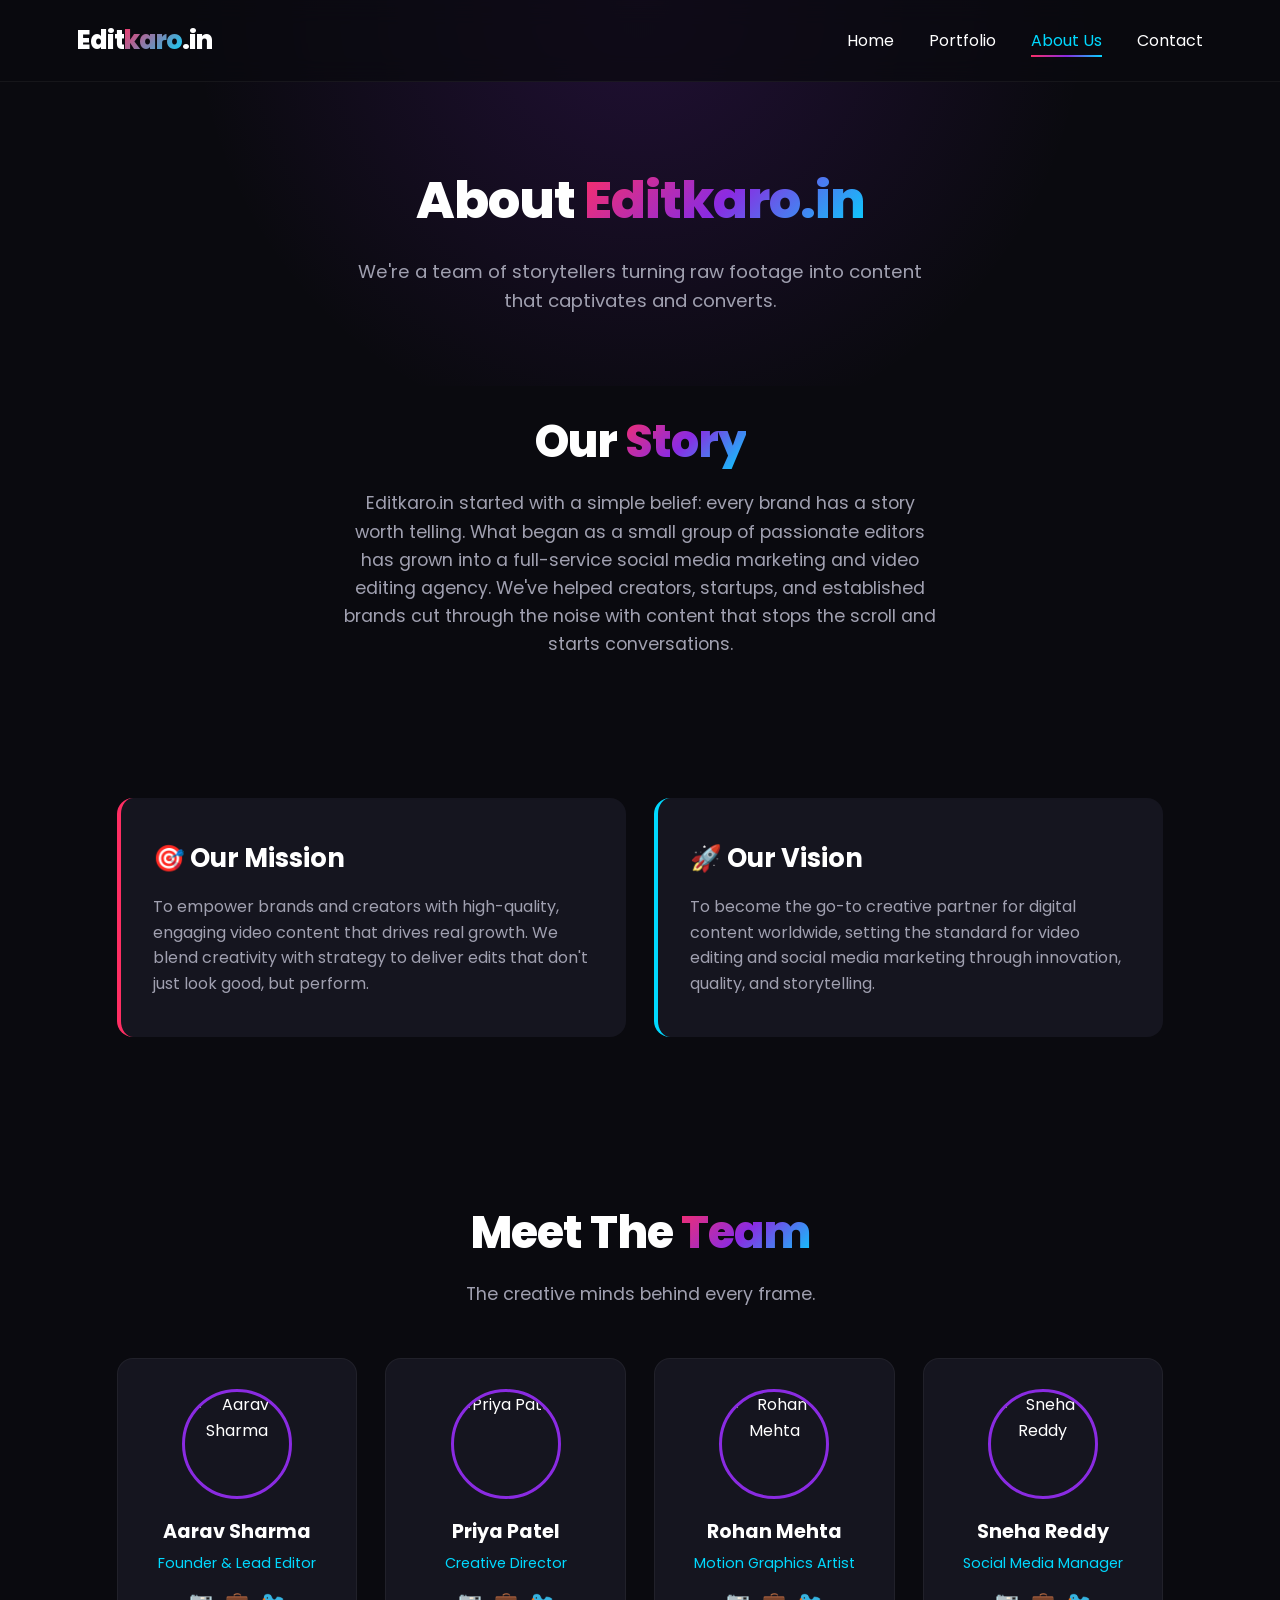
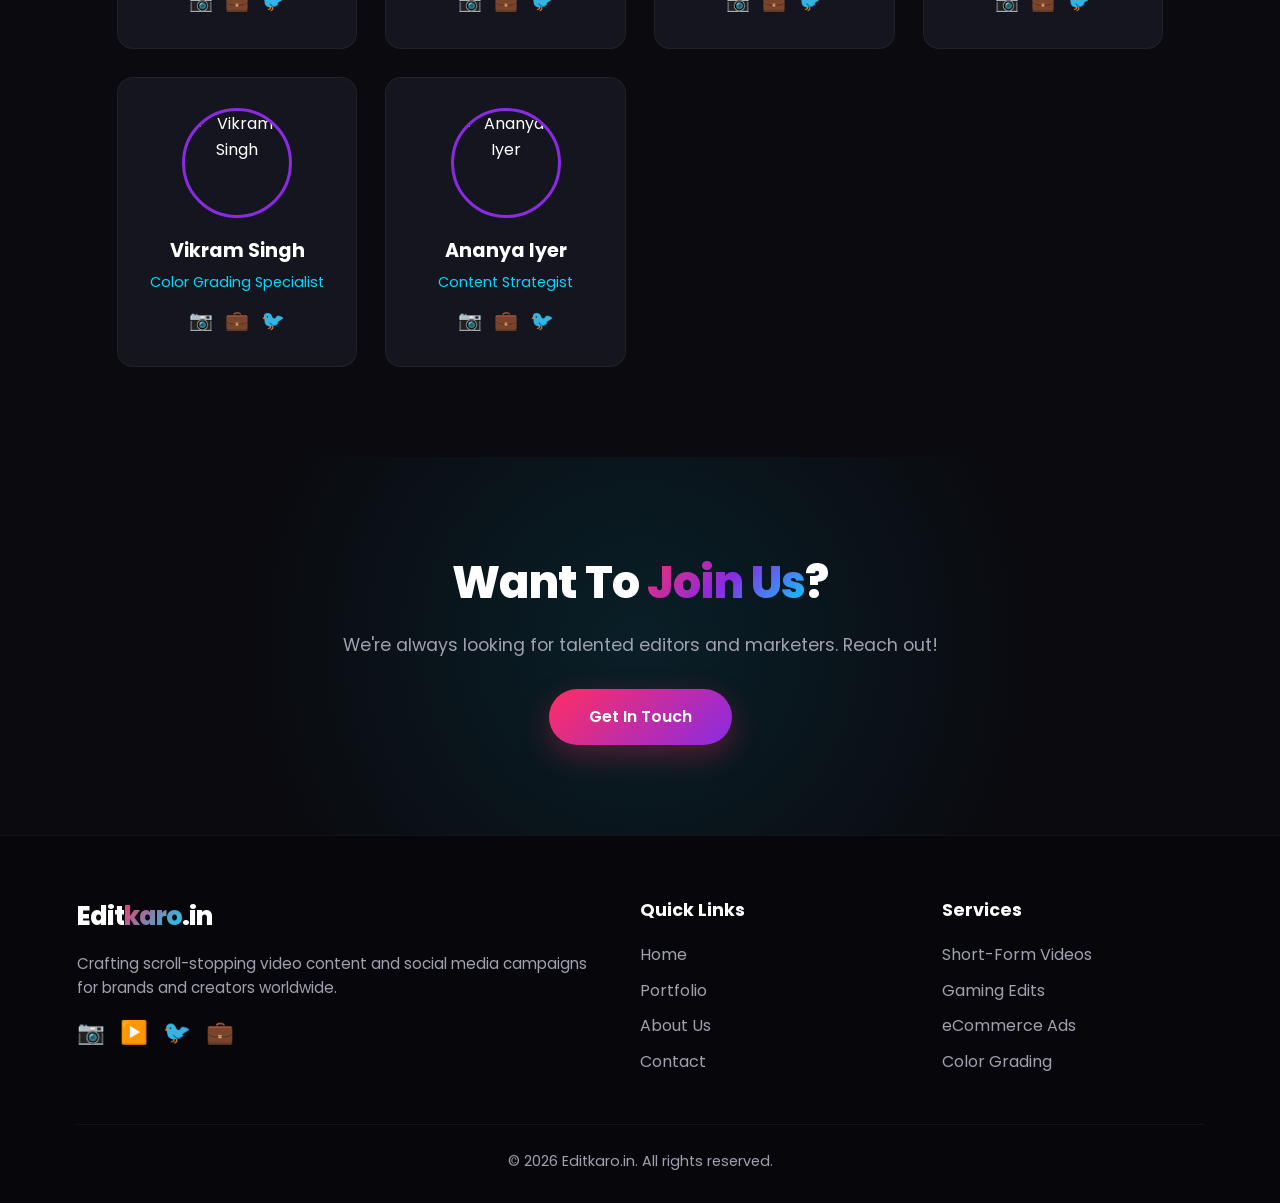
==== final-project/about.html @ 89b2201b "Add final-project: Complete Editkaro.in multi-page website" ====
<!DOCTYPE html>
<html lang="en">
<head>
    <meta charset="UTF-8">
    <meta name="viewport" content="width=device-width, initial-scale=1.0">

    <!-- SEO Meta Tags -->
    <title>About Us | Editkaro.in - Our Mission, Vision & Team</title>
    <meta name="description" content="Learn about Editkaro.in - our mission, vision, and the passionate team of editors and marketers behind our scroll-stopping video content.">
    <meta name="keywords" content="about Editkaro, video editing team, our mission, video agency">
    <meta name="robots" content="index, follow">
    <meta property="og:title" content="About Editkaro.in">
    <meta property="og:description" content="Meet the team crafting visual stories that convert.">

    <link rel="canonical" href="https://editkaro.in/about.html">
    <link rel="preconnect" href="https://fonts.googleapis.com">
    <link href="https://fonts.googleapis.com/css2?family=Poppins:wght@300;400;600;700;800&display=swap" rel="stylesheet">
    <link rel="stylesheet" href="css/styles.css">
</head>
<body>

    <!-- Navbar -->
    <nav class="navbar">
        <a href="index.html" class="logo">Edit<span>karo</span>.in</a>
        <button class="nav-toggle" id="navToggle" aria-label="Toggle navigation">
            <span></span><span></span><span></span>
        </button>
        <ul class="nav-links" id="navLinks">
            <li><a href="index.html">Home</a></li>
            <li><a href="portfolio.html">Portfolio</a></li>
            <li><a href="about.html" class="active">About Us</a></li>
            <li><a href="contact.html">Contact</a></li>
        </ul>
    </nav>

    <!-- Page Header -->
    <header class="page-header">
        <h1>About <span class="gradient-text">Editkaro.in</span></h1>
        <p>We're a team of storytellers turning raw footage into content that captivates and converts.</p>
    </header>

    <!-- Story -->
    <section class="section" style="padding-top:20px;">
        <div class="container">
            <div class="section-head reveal">
                <h2 class="section-title">Our <span class="gradient-text">Story</span></h2>
                <p class="section-desc">Editkaro.in started with a simple belief: every brand has a story worth telling. What began as a small group of passionate editors has grown into a full-service social media marketing and video editing agency. We've helped creators, startups, and established brands cut through the noise with content that stops the scroll and starts conversations.</p>
            </div>
        </div>
    </section>

    <!-- Mission / Vision -->
    <section class="section" style="padding-top:0;">
        <div class="container">
            <div class="mv-grid">
                <div class="mv-card reveal">
                    <h3>🎯 Our Mission</h3>
                    <p>To empower brands and creators with high-quality, engaging video content that drives real growth. We blend creativity with strategy to deliver edits that don't just look good, but perform.</p>
                </div>
                <div class="mv-card reveal">
                    <h3>🚀 Our Vision</h3>
                    <p>To become the go-to creative partner for digital content worldwide, setting the standard for video editing and social media marketing through innovation, quality, and storytelling.</p>
                </div>
            </div>
        </div>
    </section>

    <!-- Team -->
    <section class="section" style="padding-top:0;">
        <div class="container">
            <div class="section-head reveal">
                <h2 class="section-title">Meet The <span class="gradient-text">Team</span></h2>
                <p class="section-desc">The creative minds behind every frame.</p>
            </div>
            <div class="team-grid" id="teamGrid"></div>
        </div>
    </section>

    <!-- CTA -->
    <section class="subscribe-section">
        <div class="container">
            <div class="subscribe-box reveal">
                <h2 class="section-title">Want To <span class="gradient-text">Join Us</span>?</h2>
                <p class="section-desc">We're always looking for talented editors and marketers. Reach out!</p>
                <div style="margin-top:30px;">
                    <a href="contact.html" class="cta-btn">Get In Touch</a>
                </div>
            </div>
        </div>
    </section>

    <!-- Footer -->
    <footer class="footer">
        <div class="footer-grid">
            <div class="footer-col">
                <div class="logo">Edit<span>karo</span>.in</div>
                <p style="margin-top:15px;">Crafting scroll-stopping video content and social media campaigns for brands and creators worldwide.</p>
                <div class="footer-socials">
                    <a href="#" aria-label="Instagram">📷</a>
                    <a href="#" aria-label="YouTube">▶️</a>
                    <a href="#" aria-label="Twitter">🐦</a>
                    <a href="#" aria-label="LinkedIn">💼</a>
                </div>
            </div>
            <div class="footer-col">
                <h4>Quick Links</h4>
                <ul>
                    <li><a href="index.html">Home</a></li>
                    <li><a href="portfolio.html">Portfolio</a></li>
                    <li><a href="about.html">About Us</a></li>
                    <li><a href="contact.html">Contact</a></li>
                </ul>
            </div>
            <div class="footer-col">
                <h4>Services</h4>
                <ul>
                    <li><a href="portfolio.html">Short-Form Videos</a></li>
                    <li><a href="portfolio.html">Gaming Edits</a></li>
                    <li><a href="portfolio.html">eCommerce Ads</a></li>
                    <li><a href="portfolio.html">Color Grading</a></li>
                </ul>
            </div>
        </div>
        <div class="footer-bottom">
            &copy; 2026 Editkaro.in. All rights reserved.
        </div>
    </footer>

    <script src="js/data.js"></script>
    <script src="js/main.js"></script>
</body>
</html>
---- final-project/css/styles.css ----
/* ===================================================
   Editkaro.in - Complete Website Stylesheet
   =================================================== */

* {
    margin: 0;
    padding: 0;
    box-sizing: border-box;
}

:root {
    --bg-dark: #0a0a0f;
    --bg-card: #15151f;
    --bg-elevated: #1c1c2a;
    --accent1: #ff2e63;
    --accent2: #8a2be2;
    --accent3: #00d9ff;
    --text-light: #ffffff;
    --text-muted: #a0a0b0;
    --gradient: linear-gradient(135deg, var(--accent1), var(--accent2), var(--accent3));
    --gradient-btn: linear-gradient(135deg, var(--accent1), var(--accent2));
}

html {
    scroll-behavior: smooth;
}

body {
    font-family: 'Poppins', sans-serif;
    background: var(--bg-dark);
    color: var(--text-light);
    overflow-x: hidden;
    line-height: 1.6;
}

a {
    text-decoration: none;
    color: inherit;
}

img {
    max-width: 100%;
    display: block;
}

.gradient-text {
    background: var(--gradient);
    -webkit-background-clip: text;
    background-clip: text;
    -webkit-text-fill-color: transparent;
}

.container {
    max-width: 1200px;
    margin: 0 auto;
    padding: 0 6%;
}

/* ===== Buttons ===== */
.cta-btn {
    display: inline-block;
    padding: 15px 40px;
    background: var(--gradient-btn);
    color: #fff;
    border: none;
    border-radius: 50px;
    font-family: inherit;
    font-weight: 600;
    font-size: 1rem;
    cursor: pointer;
    transition: transform 0.3s ease, box-shadow 0.3s ease;
    box-shadow: 0 10px 30px rgba(255, 46, 99, 0.3);
}

.cta-btn:hover {
    transform: translateY(-3px) scale(1.03);
    box-shadow: 0 15px 40px rgba(255, 46, 99, 0.5);
}

.btn-outline {
    background: transparent;
    border: 2px solid var(--accent3);
    box-shadow: none;
}

.btn-outline:hover {
    background: var(--accent3);
    color: var(--bg-dark);
}

/* ===== Navbar ===== */
.navbar {
    display: flex;
    justify-content: space-between;
    align-items: center;
    padding: 20px 6%;
    position: fixed;
    top: 0;
    left: 0;
    width: 100%;
    z-index: 1000;
    background: rgba(10, 10, 15, 0.75);
    backdrop-filter: blur(12px);
    border-bottom: 1px solid rgba(255, 255, 255, 0.05);
}

.logo {
    font-size: 1.6rem;
    font-weight: 800;
    letter-spacing: -1px;
}

.logo span {
    background: linear-gradient(135deg, var(--accent1), var(--accent3));
    -webkit-background-clip: text;
    background-clip: text;
    -webkit-text-fill-color: transparent;
}

.nav-links {
    display: flex;
    list-style: none;
    gap: 35px;
    align-items: center;
}

.nav-links a {
    font-weight: 400;
    transition: color 0.3s ease;
    position: relative;
}

.nav-links a::after {
    content: '';
    position: absolute;
    bottom: -5px;
    left: 0;
    width: 0;
    height: 2px;
    background: var(--gradient);
    transition: width 0.3s ease;
}

.nav-links a:hover,
.nav-links a.active {
    color: var(--accent3);
}

.nav-links a:hover::after,
.nav-links a.active::after {
    width: 100%;
}

.nav-toggle {
    display: none;
    flex-direction: column;
    gap: 5px;
    background: none;
    border: none;
    cursor: pointer;
    z-index: 1100;
}

.nav-toggle span {
    width: 25px;
    height: 3px;
    background: var(--text-light);
    border-radius: 3px;
    transition: 0.3s;
}

/* ===== Hero ===== */
.hero {
    min-height: 100vh;
    display: flex;
    flex-direction: column;
    justify-content: center;
    align-items: center;
    text-align: center;
    padding: 120px 6% 60px;
    position: relative;
    background:
        radial-gradient(circle at 20% 30%, rgba(255, 46, 99, 0.15), transparent 40%),
        radial-gradient(circle at 80% 70%, rgba(138, 43, 226, 0.15), transparent 40%),
        radial-gradient(circle at 50% 50%, rgba(0, 217, 255, 0.08), transparent 50%);
}

.hero-content {
    max-width: 850px;
    animation: fadeUp 1s ease-out;
}

@keyframes fadeUp {
    from { opacity: 0; transform: translateY(40px); }
    to { opacity: 1; transform: translateY(0); }
}

.hero-title {
    font-size: 4rem;
    font-weight: 800;
    line-height: 1.1;
    margin-bottom: 20px;
    letter-spacing: -2px;
}

.hero-subtitle {
    font-size: 1.25rem;
    color: var(--text-muted);
    margin-bottom: 40px;
    max-width: 600px;
    margin-left: auto;
    margin-right: auto;
}

.hero-btns {
    display: flex;
    gap: 18px;
    justify-content: center;
    flex-wrap: wrap;
}

/* Hero Stats */
.hero-stats {
    display: flex;
    justify-content: center;
    gap: 50px;
    margin: 50px 0 0;
    flex-wrap: wrap;
}

.stat {
    display: flex;
    flex-direction: column;
    align-items: center;
}

.stat-number, .stat-plus {
    font-size: 2.5rem;
    font-weight: 800;
    background: linear-gradient(135deg, var(--accent1), var(--accent3));
    -webkit-background-clip: text;
    background-clip: text;
    -webkit-text-fill-color: transparent;
    display: inline;
}

.stat-label {
    font-size: 0.9rem;
    color: var(--text-muted);
    margin-top: 5px;
}

/* Scroll Indicator */
.scroll-indicator {
    position: absolute;
    bottom: 30px;
    left: 50%;
    transform: translateX(-50%);
    width: 26px;
    height: 42px;
    border: 2px solid var(--text-muted);
    border-radius: 20px;
    display: flex;
    justify-content: center;
}

.scroll-indicator span {
    width: 5px;
    height: 8px;
    background: var(--accent3);
    border-radius: 5px;
    margin-top: 8px;
    animation: scrollDown 1.5s infinite;
}

@keyframes scrollDown {
    0% { opacity: 1; transform: translateY(0); }
    100% { opacity: 0; transform: translateY(15px); }
}

/* ===== Page Header (sub pages) ===== */
.page-header {
    padding: 160px 6% 70px;
    text-align: center;
    background:
        radial-gradient(circle at 50% 0%, rgba(138, 43, 226, 0.18), transparent 60%);
}

.page-header h1 {
    font-size: 3.2rem;
    font-weight: 800;
    margin-bottom: 15px;
    letter-spacing: -1px;
}

.page-header p {
    color: var(--text-muted);
    font-size: 1.15rem;
    max-width: 600px;
    margin: 0 auto;
}

/* ===== Section Heads ===== */
.section {
    padding: 90px 0;
}

.section-head {
    text-align: center;
    margin-bottom: 50px;
}

.section-title {
    font-size: 2.8rem;
    font-weight: 800;
    margin-bottom: 12px;
    letter-spacing: -1px;
}

.section-desc {
    color: var(--text-muted);
    font-size: 1.1rem;
    max-width: 600px;
    margin: 0 auto;
}

/* ===== Services Grid ===== */
.services-grid {
    display: grid;
    grid-template-columns: repeat(auto-fit, minmax(260px, 1fr));
    gap: 25px;
}

.service-card {
    background: var(--bg-card);
    padding: 35px 28px;
    border-radius: 16px;
    border: 1px solid rgba(255, 255, 255, 0.05);
    transition: transform 0.3s ease, border-color 0.3s ease;
}

.service-card:hover {
    transform: translateY(-8px);
    border-color: var(--accent2);
}

.service-icon {
    font-size: 2.5rem;
    margin-bottom: 18px;
}

.service-card h3 {
    font-size: 1.3rem;
    margin-bottom: 10px;
}

.service-card p {
    color: var(--text-muted);
    font-size: 0.95rem;
}

/* ===== Filters ===== */
.filters {
    display: flex;
    flex-wrap: wrap;
    justify-content: center;
    gap: 12px;
    margin-bottom: 50px;
}

.filter-btn {
    padding: 10px 22px;
    background: var(--bg-card);
    color: var(--text-muted);
    border: 1px solid rgba(255, 255, 255, 0.1);
    border-radius: 30px;
    cursor: pointer;
    font-family: inherit;
    font-size: 0.9rem;
    font-weight: 500;
    transition: all 0.3s ease;
}

.filter-btn:hover {
    color: #fff;
    border-color: var(--accent3);
}

.filter-btn.active {
    background: var(--gradient-btn);
    color: #fff;
    border-color: transparent;
}

/* ===== Portfolio Grid ===== */
.portfolio-grid {
    display: grid;
    grid-template-columns: repeat(auto-fill, minmax(300px, 1fr));
    gap: 25px;
}

.portfolio-item {
    position: relative;
    border-radius: 16px;
    overflow: hidden;
    cursor: pointer;
    aspect-ratio: 16 / 10;
    background: var(--bg-card);
    animation: itemFade 0.5s ease forwards;
}

@keyframes itemFade {
    from { opacity: 0; transform: scale(0.9); }
    to { opacity: 1; transform: scale(1); }
}

.portfolio-item .thumb {
    width: 100%;
    height: 100%;
    background-size: cover;
    background-position: center;
    transition: transform 0.5s ease;
}

.portfolio-item:hover .thumb {
    transform: scale(1.1);
}

.portfolio-item .overlay {
    position: absolute;
    inset: 0;
    background: linear-gradient(to top, rgba(10, 10, 15, 0.95) 0%, rgba(10, 10, 15, 0.3) 60%, transparent 100%);
    display: flex;
    flex-direction: column;
    justify-content: flex-end;
    padding: 20px;
    opacity: 0;
    transition: opacity 0.4s ease;
}

.portfolio-item:hover .overlay {
    opacity: 1;
}

.portfolio-item .play-icon {
    position: absolute;
    top: 50%;
    left: 50%;
    transform: translate(-50%, -50%) scale(0.5);
    width: 60px;
    height: 60px;
    background: rgba(255, 255, 255, 0.15);
    backdrop-filter: blur(5px);
    border-radius: 50%;
    display: flex;
    align-items: center;
    justify-content: center;
    opacity: 0;
    transition: all 0.4s ease;
}

.portfolio-item .play-icon::after {
    content: '';
    border-left: 18px solid #fff;
    border-top: 11px solid transparent;
    border-bottom: 11px solid transparent;
    margin-left: 5px;
}

.portfolio-item:hover .play-icon {
    opacity: 1;
    transform: translate(-50%, -50%) scale(1);
}

.portfolio-item .item-category {
    font-size: 0.75rem;
    color: var(--accent3);
    text-transform: uppercase;
    letter-spacing: 1.5px;
    font-weight: 600;
    margin-bottom: 5px;
}

.portfolio-item .item-title {
    font-size: 1.1rem;
    font-weight: 600;
}

/* ===== Lightbox ===== */
.lightbox {
    position: fixed;
    inset: 0;
    background: rgba(5, 5, 10, 0.95);
    backdrop-filter: blur(10px);
    z-index: 2000;
    display: flex;
    align-items: center;
    justify-content: center;
    padding: 20px;
    opacity: 0;
    visibility: hidden;
    transition: opacity 0.3s ease, visibility 0.3s ease;
}

.lightbox.active {
    opacity: 1;
    visibility: visible;
}

.lightbox-content {
    background: var(--bg-card);
    border-radius: 20px;
    overflow: hidden;
    max-width: 800px;
    width: 100%;
    display: grid;
    grid-template-columns: 1fr 1fr;
    transform: scale(0.85);
    transition: transform 0.3s ease;
    border: 1px solid rgba(255, 255, 255, 0.1);
}

.lightbox.active .lightbox-content {
    transform: scale(1);
}

.lightbox-thumb {
    background-size: cover;
    background-position: center;
    min-height: 350px;
}

.lightbox-info {
    padding: 40px;
    display: flex;
    flex-direction: column;
    justify-content: center;
}

.lightbox-category {
    font-size: 0.8rem;
    color: var(--accent3);
    text-transform: uppercase;
    letter-spacing: 2px;
    font-weight: 600;
    margin-bottom: 12px;
}

.lightbox-title {
    font-size: 1.8rem;
    margin-bottom: 15px;
}

.lightbox-desc {
    color: var(--text-muted);
    margin-bottom: 30px;
}

.lightbox-close {
    position: absolute;
    top: 25px;
    right: 35px;
    font-size: 2.5rem;
    color: #fff;
    cursor: pointer;
    transition: transform 0.3s ease, color 0.3s ease;
    line-height: 1;
}

.lightbox-close:hover {
    transform: rotate(90deg);
    color: var(--accent1);
}

/* ===== Email Subscribe Section ===== */
.subscribe-section {
    padding: 90px 0;
    text-align: center;
    background:
        radial-gradient(circle at 50% 50%, rgba(0, 217, 255, 0.1), transparent 60%);
}

.subscribe-box {
    max-width: 600px;
    margin: 0 auto;
}

.subscribe-form {
    display: flex;
    gap: 12px;
    margin-top: 30px;
    flex-wrap: wrap;
    justify-content: center;
}

.subscribe-form input {
    flex: 1;
    min-width: 250px;
    padding: 15px 22px;
    border-radius: 50px;
    border: 1px solid rgba(255, 255, 255, 0.15);
    background: var(--bg-card);
    color: #fff;
    font-family: inherit;
    font-size: 1rem;
}

.subscribe-form input:focus {
    outline: none;
    border-color: var(--accent3);
}

.form-message {
    margin-top: 18px;
    font-size: 0.95rem;
    min-height: 24px;
}

.form-message.success { color: #38ef7d; }
.form-message.error { color: var(--accent1); }

/* ===== Team Grid ===== */
.team-grid {
    display: grid;
    grid-template-columns: repeat(auto-fit, minmax(220px, 1fr));
    gap: 28px;
}

.team-card {
    background: var(--bg-card);
    border-radius: 16px;
    padding: 30px 20px;
    text-align: center;
    border: 1px solid rgba(255, 255, 255, 0.05);
    transition: transform 0.3s ease, border-color 0.3s ease;
}

.team-card:hover {
    transform: translateY(-8px);
    border-color: var(--accent1);
}

.team-card img {
    width: 110px;
    height: 110px;
    border-radius: 50%;
    object-fit: cover;
    margin: 0 auto 18px;
    border: 3px solid var(--accent2);
}

.team-card h3 {
    font-size: 1.2rem;
    margin-bottom: 4px;
}

.team-card .role {
    color: var(--accent3);
    font-size: 0.9rem;
    margin-bottom: 12px;
}

.team-card .socials {
    display: flex;
    justify-content: center;
    gap: 12px;
    font-size: 1.2rem;
}

/* ===== Mission / Vision ===== */
.mv-grid {
    display: grid;
    grid-template-columns: repeat(auto-fit, minmax(280px, 1fr));
    gap: 28px;
    margin-bottom: 70px;
}

.mv-card {
    background: var(--bg-card);
    padding: 40px 32px;
    border-radius: 16px;
    border-left: 4px solid var(--accent1);
}

.mv-card:nth-child(2) {
    border-left-color: var(--accent3);
}

.mv-card h3 {
    font-size: 1.6rem;
    margin-bottom: 15px;
}

.mv-card p {
    color: var(--text-muted);
}

/* ===== Contact Page ===== */
.contact-wrapper {
    display: grid;
    grid-template-columns: 1fr 1fr;
    gap: 50px;
    align-items: start;
}

.contact-info h3 {
    font-size: 1.8rem;
    margin-bottom: 20px;
}

.contact-info p {
    color: var(--text-muted);
    margin-bottom: 25px;
}

.contact-detail {
    display: flex;
    align-items: center;
    gap: 15px;
    margin-bottom: 20px;
}

.contact-detail .icon {
    font-size: 1.5rem;
    width: 50px;
    height: 50px;
    background: var(--bg-card);
    border-radius: 12px;
    display: flex;
    align-items: center;
    justify-content: center;
    flex-shrink: 0;
}

.contact-form {
    background: var(--bg-card);
    padding: 35px;
    border-radius: 16px;
    border: 1px solid rgba(255, 255, 255, 0.05);
}

.form-group {
    margin-bottom: 20px;
}

.form-group label {
    display: block;
    margin-bottom: 8px;
    font-size: 0.9rem;
    color: var(--text-muted);
}

.form-group input,
.form-group textarea {
    width: 100%;
    padding: 13px 18px;
    border-radius: 10px;
    border: 1px solid rgba(255, 255, 255, 0.15);
    background: var(--bg-elevated);
    color: #fff;
    font-family: inherit;
    font-size: 0.95rem;
}

.form-group input:focus,
.form-group textarea:focus {
    outline: none;
    border-color: var(--accent3);
}

.form-group textarea {
    resize: vertical;
    min-height: 120px;
}

/* ===== Footer ===== */
.footer {
    background: #07070b;
    padding: 60px 6% 30px;
    border-top: 1px solid rgba(255, 255, 255, 0.05);
}

.footer-grid {
    display: grid;
    grid-template-columns: 2fr 1fr 1fr;
    gap: 40px;
    max-width: 1200px;
    margin: 0 auto 40px;
}

.footer-col h4 {
    font-size: 1.1rem;
    margin-bottom: 18px;
}

.footer-col p {
    color: var(--text-muted);
    font-size: 0.95rem;
    margin-bottom: 12px;
}

.footer-col ul {
    list-style: none;
}

.footer-col ul li {
    margin-bottom: 10px;
}

.footer-col ul li a {
    color: var(--text-muted);
    transition: color 0.3s ease;
}

.footer-col ul li a:hover {
    color: var(--accent3);
}

.footer-socials {
    display: flex;
    gap: 15px;
    font-size: 1.4rem;
    margin-top: 15px;
}

.footer-bottom {
    text-align: center;
    color: var(--text-muted);
    font-size: 0.9rem;
    padding-top: 25px;
    border-top: 1px solid rgba(255, 255, 255, 0.05);
    max-width: 1200px;
    margin: 0 auto;
}

/* ===== Reveal on Scroll ===== */
.reveal {
    opacity: 0;
    transform: translateY(40px);
    transition: opacity 0.7s ease, transform 0.7s ease;
}

.reveal.visible {
    opacity: 1;
    transform: translateY(0);
}

/* ===== Responsive ===== */
@media (max-width: 768px) {
    .nav-toggle {
        display: flex;
    }

    .nav-links {
        position: fixed;
        top: 0;
        right: 0;
        height: 100vh;
        flex-direction: column;
        justify-content: center;
        background: rgba(15, 15, 25, 0.98);
        backdrop-filter: blur(12px);
        width: 250px;
        gap: 35px;
        transform: translateX(100%);
        transition: transform 0.4s ease;
    }

    .nav-links.open {
        transform: translateX(0);
    }

    .hero-title {
        font-size: 2.5rem;
        letter-spacing: -1px;
    }

    .hero-subtitle {
        font-size: 1.05rem;
    }

    .section-title,
    .page-header h1 {
        font-size: 2rem;
    }

    .lightbox-content {
        grid-template-columns: 1fr;
        max-width: 400px;
    }

    .lightbox-thumb {
        min-height: 200px;
    }

    .contact-wrapper {
        grid-template-columns: 1fr;
        gap: 35px;
    }

    .footer-grid {
        grid-template-columns: 1fr;
        gap: 30px;
    }
}

@media (max-width: 480px) {
    .hero-title {
        font-size: 2rem;
    }

    .hero-stats {
        gap: 25px;
    }

    .portfolio-grid {
        grid-template-columns: 1fr;
    }

    .subscribe-form input {
        min-width: 100%;
    }

    .section {
        padding: 60px 0;
    }
}
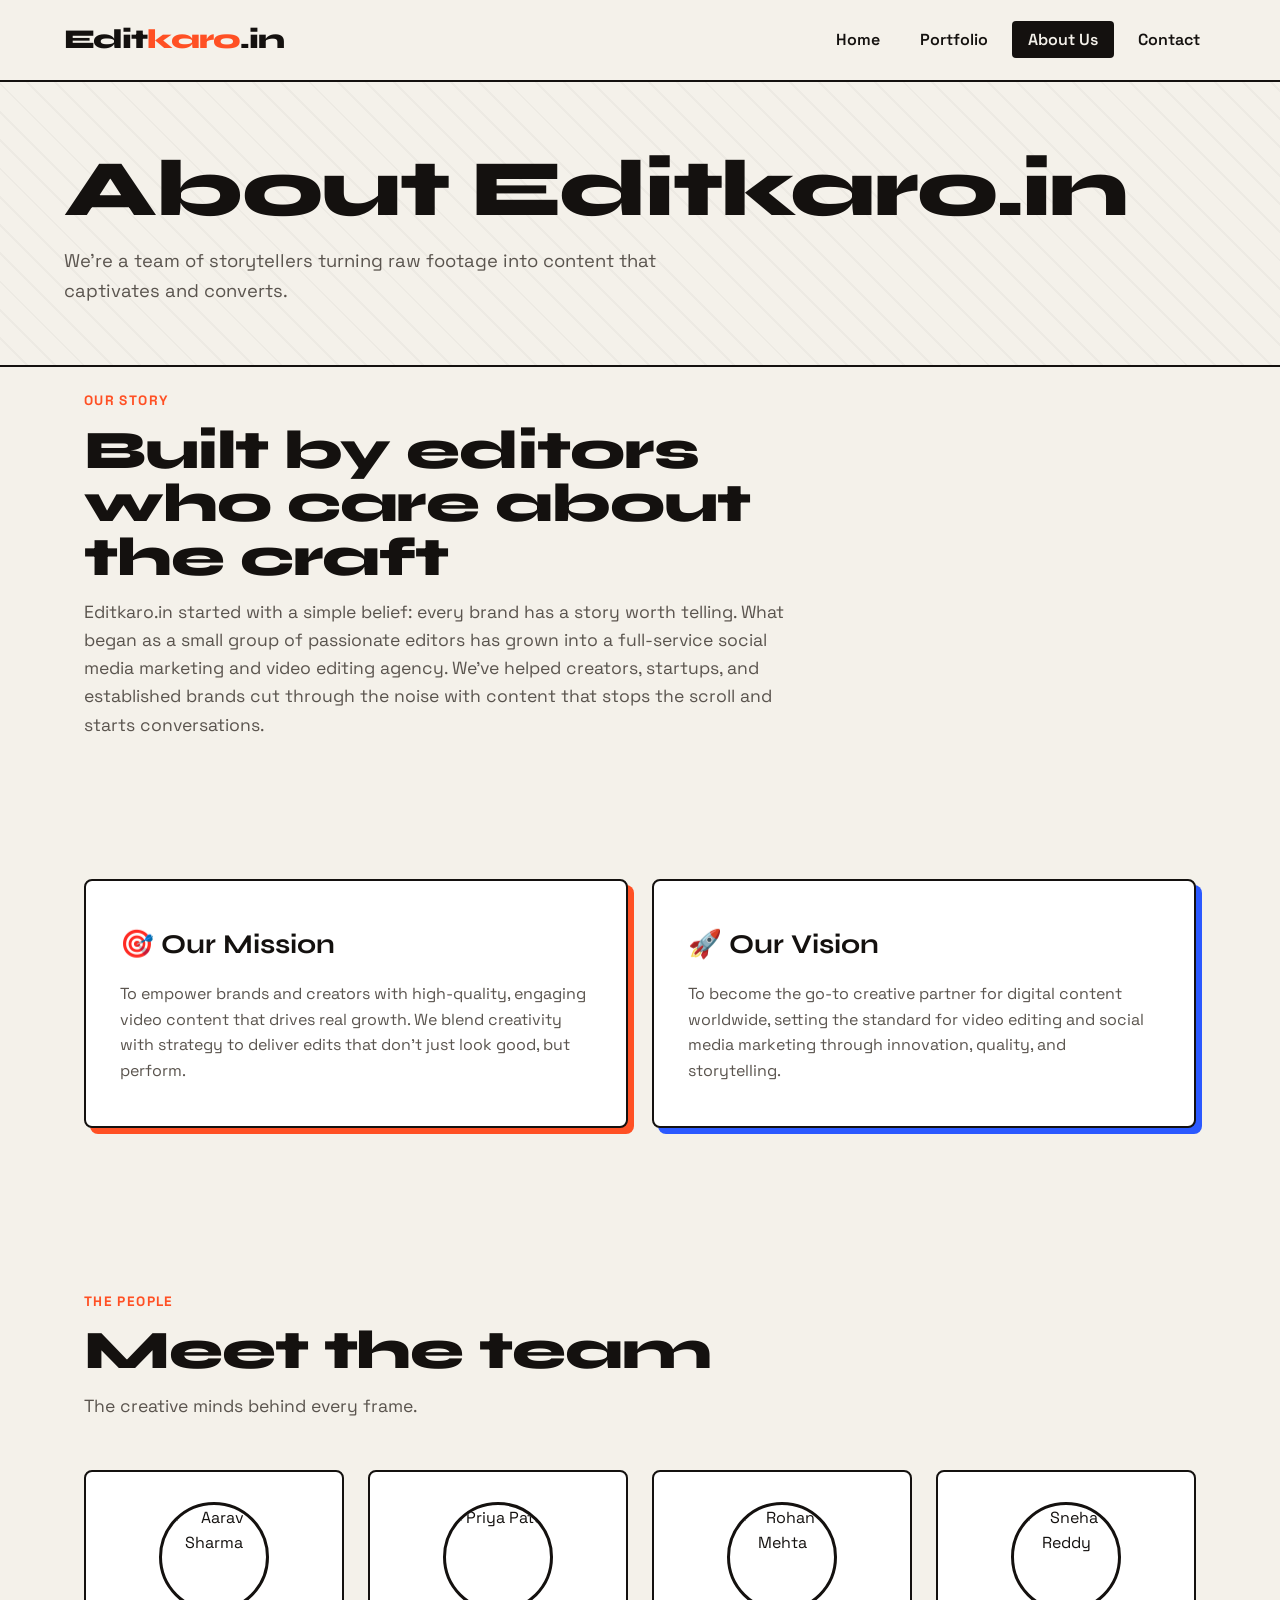
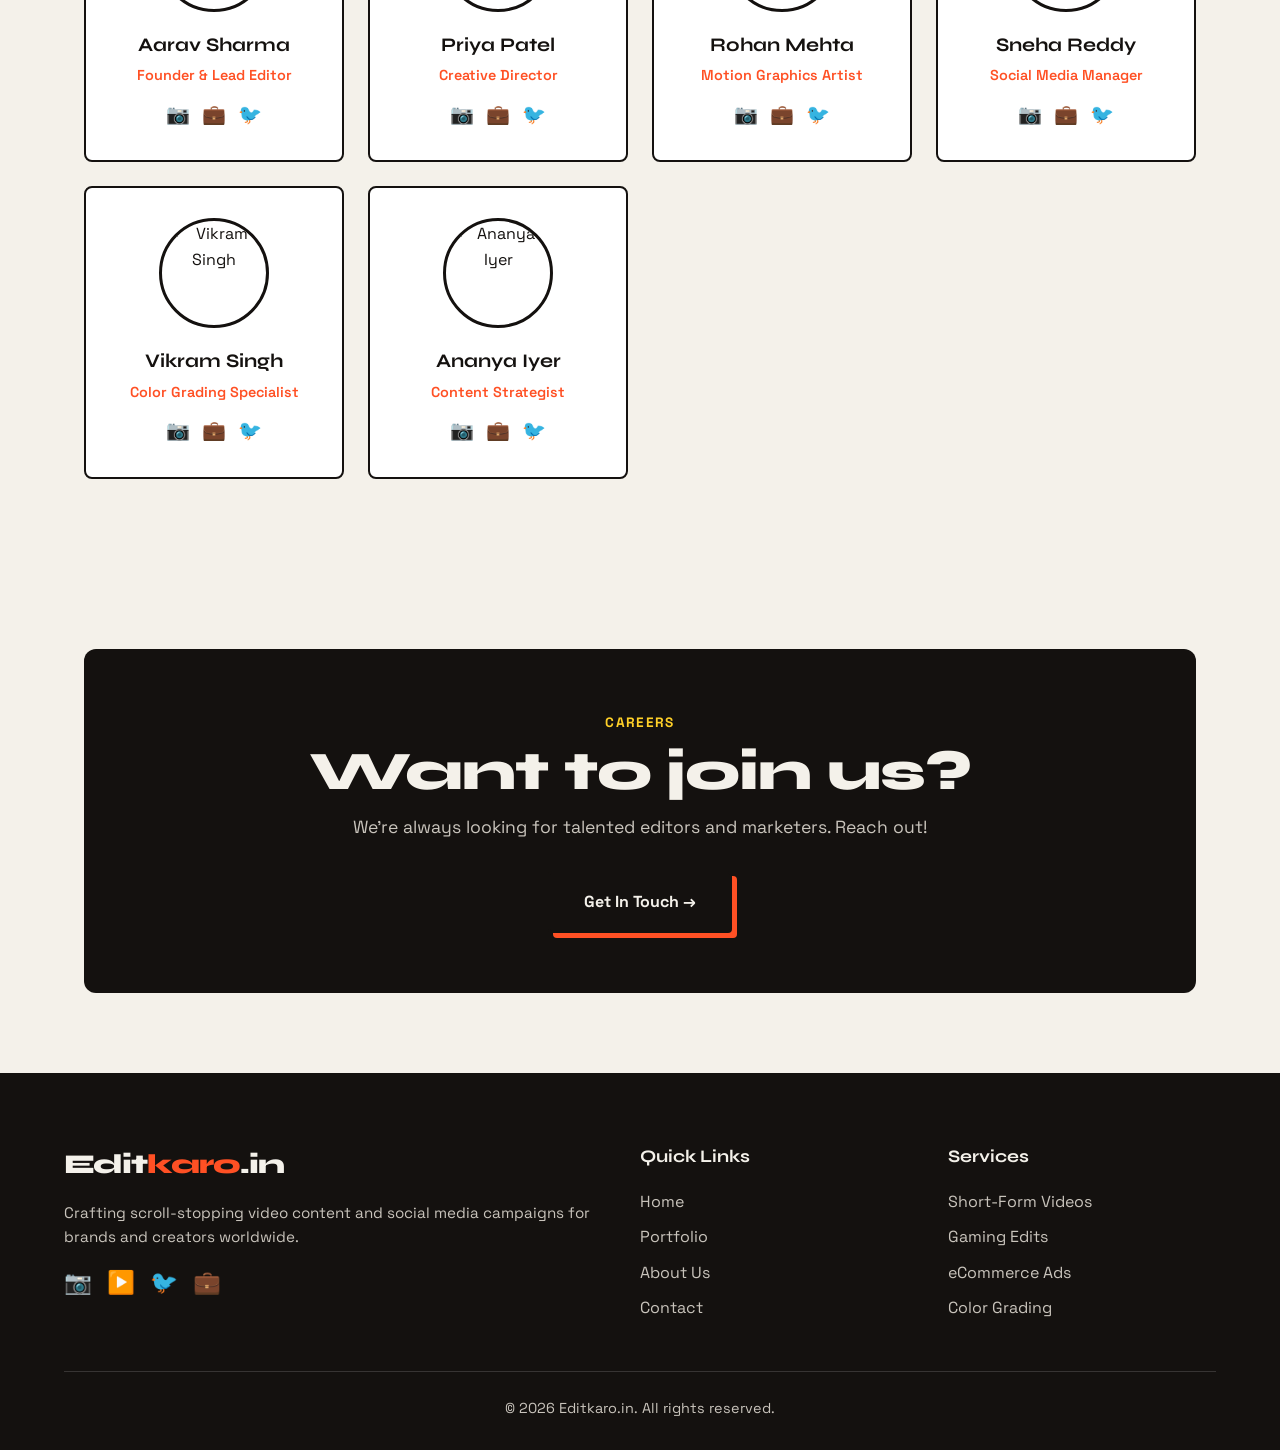
==== commit dfcb30b4: "Redesign final-project with bold editorial light theme (distinct from assignment-4)" ====
--- a/final-project/about.html
+++ b/final-project/about.html
@@ -14,7 +14,7 @@
 
     <link rel="canonical" href="https://editkaro.in/about.html">
     <link rel="preconnect" href="https://fonts.googleapis.com">
-    <link href="https://fonts.googleapis.com/css2?family=Poppins:wght@300;400;600;700;800&display=swap" rel="stylesheet">
+    <link href="https://fonts.googleapis.com/css2?family=Space+Grotesk:wght@400;500;600;700&family=Syne:wght@600;700;800&display=swap" rel="stylesheet">
     <link rel="stylesheet" href="css/styles.css">
 </head>
 <body>
@@ -35,7 +35,7 @@
 
     <!-- Page Header -->
     <header class="page-header">
-        <h1>About <span class="gradient-text">Editkaro.in</span></h1>
+        <h1 class="display">About Editkaro.in</h1>
         <p>We're a team of storytellers turning raw footage into content that captivates and converts.</p>
     </header>
 
@@ -43,7 +43,8 @@
     <section class="section" style="padding-top:20px;">
         <div class="container">
             <div class="section-head reveal">
-                <h2 class="section-title">Our <span class="gradient-text">Story</span></h2>
+                <span class="section-tag">Our Story</span>
+                <h2 class="section-title display">Built by editors who care about the craft</h2>
                 <p class="section-desc">Editkaro.in started with a simple belief: every brand has a story worth telling. What began as a small group of passionate editors has grown into a full-service social media marketing and video editing agency. We've helped creators, startups, and established brands cut through the noise with content that stops the scroll and starts conversations.</p>
             </div>
         </div>
@@ -69,7 +70,8 @@
     <section class="section" style="padding-top:0;">
         <div class="container">
             <div class="section-head reveal">
-                <h2 class="section-title">Meet The <span class="gradient-text">Team</span></h2>
+                <span class="section-tag">The People</span>
+                <h2 class="section-title display">Meet the team</h2>
                 <p class="section-desc">The creative minds behind every frame.</p>
             </div>
             <div class="team-grid" id="teamGrid"></div>
@@ -80,10 +82,11 @@
     <section class="subscribe-section">
         <div class="container">
             <div class="subscribe-box reveal">
-                <h2 class="section-title">Want To <span class="gradient-text">Join Us</span>?</h2>
+                <span class="section-tag">Careers</span>
+                <h2 class="section-title display">Want to join us?</h2>
                 <p class="section-desc">We're always looking for talented editors and marketers. Reach out!</p>
                 <div style="margin-top:30px;">
-                    <a href="contact.html" class="cta-btn">Get In Touch</a>
+                    <a href="contact.html" class="cta-btn">Get In Touch →</a>
                 </div>
             </div>
         </div>
--- a/final-project/css/styles.css
+++ b/final-project/css/styles.css
@@ -1,5 +1,6 @@
 /* ===================================================
    Editkaro.in - Complete Website Stylesheet
+   Design: Bold editorial light theme
    =================================================== */
 
 * {
@@ -9,16 +10,14 @@
 }
 
 :root {
-    --bg-dark: #0a0a0f;
-    --bg-card: #15151f;
-    --bg-elevated: #1c1c2a;
-    --accent1: #ff2e63;
-    --accent2: #8a2be2;
-    --accent3: #00d9ff;
-    --text-light: #ffffff;
-    --text-muted: #a0a0b0;
-    --gradient: linear-gradient(135deg, var(--accent1), var(--accent2), var(--accent3));
-    --gradient-btn: linear-gradient(135deg, var(--accent1), var(--accent2));
+    --bg: #f4f1ea;
+    --bg-alt: #ffffff;
+    --ink: #14110f;
+    --ink-soft: #5a544e;
+    --accent: #ff5024;       /* electric orange */
+    --accent-2: #2b59ff;     /* bold blue */
+    --accent-3: #ffd028;     /* sun yellow */
+    --line: #14110f;
 }
 
 html {
@@ -26,66 +25,67 @@
 }
 
 body {
-    font-family: 'Poppins', sans-serif;
-    background: var(--bg-dark);
-    color: var(--text-light);
+    font-family: 'Space Grotesk', sans-serif;
+    background: var(--bg);
+    color: var(--ink);
     overflow-x: hidden;
     line-height: 1.6;
 }
 
-a {
-    text-decoration: none;
-    color: inherit;
-}
-
-img {
-    max-width: 100%;
-    display: block;
-}
-
-.gradient-text {
-    background: var(--gradient);
-    -webkit-background-clip: text;
-    background-clip: text;
-    -webkit-text-fill-color: transparent;
+a { text-decoration: none; color: inherit; }
+img { max-width: 100%; display: block; }
+
+.display {
+    font-family: 'Syne', sans-serif;
+    font-weight: 800;
+    letter-spacing: -0.02em;
+    line-height: 0.98;
 }
 
 .container {
-    max-width: 1200px;
+    max-width: 1240px;
     margin: 0 auto;
-    padding: 0 6%;
+    padding: 0 5%;
 }
 
 /* ===== Buttons ===== */
 .cta-btn {
-    display: inline-block;
-    padding: 15px 40px;
-    background: var(--gradient-btn);
-    color: #fff;
-    border: none;
-    border-radius: 50px;
-    font-family: inherit;
-    font-weight: 600;
+    display: inline-flex;
+    align-items: center;
+    gap: 10px;
+    padding: 16px 34px;
+    background: var(--ink);
+    color: var(--bg);
+    border: 2px solid var(--ink);
+    border-radius: 4px;
+    font-family: 'Space Grotesk', sans-serif;
+    font-weight: 700;
     font-size: 1rem;
     cursor: pointer;
-    transition: transform 0.3s ease, box-shadow 0.3s ease;
-    box-shadow: 0 10px 30px rgba(255, 46, 99, 0.3);
+    transition: transform 0.15s ease, background 0.2s ease, color 0.2s ease, box-shadow 0.2s ease;
+    box-shadow: 5px 5px 0 var(--accent);
 }
 
 .cta-btn:hover {
-    transform: translateY(-3px) scale(1.03);
-    box-shadow: 0 15px 40px rgba(255, 46, 99, 0.5);
+    transform: translate(-2px, -2px);
+    box-shadow: 7px 7px 0 var(--accent);
+}
+
+.cta-btn:active {
+    transform: translate(2px, 2px);
+    box-shadow: 2px 2px 0 var(--accent);
 }
 
 .btn-outline {
     background: transparent;
-    border: 2px solid var(--accent3);
-    box-shadow: none;
+    color: var(--ink);
+    box-shadow: 5px 5px 0 var(--accent-2);
 }
 
 .btn-outline:hover {
-    background: var(--accent3);
-    color: var(--bg-dark);
+    background: var(--accent-2);
+    color: #fff;
+    box-shadow: 7px 7px 0 var(--ink);
 }
 
 /* ===== Navbar ===== */
@@ -93,62 +93,45 @@
     display: flex;
     justify-content: space-between;
     align-items: center;
-    padding: 20px 6%;
+    padding: 18px 5%;
     position: fixed;
     top: 0;
     left: 0;
     width: 100%;
     z-index: 1000;
-    background: rgba(10, 10, 15, 0.75);
-    backdrop-filter: blur(12px);
-    border-bottom: 1px solid rgba(255, 255, 255, 0.05);
+    background: var(--bg);
+    border-bottom: 2px solid var(--line);
 }
 
 .logo {
-    font-size: 1.6rem;
+    font-family: 'Syne', sans-serif;
+    font-size: 1.7rem;
     font-weight: 800;
     letter-spacing: -1px;
 }
 
 .logo span {
-    background: linear-gradient(135deg, var(--accent1), var(--accent3));
-    -webkit-background-clip: text;
-    background-clip: text;
-    -webkit-text-fill-color: transparent;
+    color: var(--accent);
 }
 
 .nav-links {
     display: flex;
     list-style: none;
-    gap: 35px;
+    gap: 8px;
     align-items: center;
 }
 
 .nav-links a {
-    font-weight: 400;
-    transition: color 0.3s ease;
-    position: relative;
-}
-
-.nav-links a::after {
-    content: '';
-    position: absolute;
-    bottom: -5px;
-    left: 0;
-    width: 0;
-    height: 2px;
-    background: var(--gradient);
-    transition: width 0.3s ease;
+    font-weight: 600;
+    padding: 8px 16px;
+    border-radius: 4px;
+    transition: background 0.2s ease, color 0.2s ease;
 }
 
 .nav-links a:hover,
 .nav-links a.active {
-    color: var(--accent3);
-}
-
-.nav-links a:hover::after,
-.nav-links a.active::after {
-    width: 100%;
+    background: var(--ink);
+    color: var(--bg);
 }
 
 .nav-toggle {
@@ -162,200 +145,211 @@
 }
 
 .nav-toggle span {
-    width: 25px;
+    width: 26px;
     height: 3px;
-    background: var(--text-light);
+    background: var(--ink);
     border-radius: 3px;
     transition: 0.3s;
 }
 
+/* ===== Marquee Ticker ===== */
+.marquee {
+    background: var(--accent);
+    color: var(--ink);
+    border-bottom: 2px solid var(--line);
+    overflow: hidden;
+    white-space: nowrap;
+    padding: 10px 0;
+}
+
+.marquee-track {
+    display: inline-block;
+    animation: scrollX 22s linear infinite;
+    font-family: 'Syne', sans-serif;
+    font-weight: 700;
+    font-size: 1rem;
+    text-transform: uppercase;
+    letter-spacing: 0.05em;
+}
+
+.marquee-track span {
+    margin: 0 28px;
+}
+
+@keyframes scrollX {
+    from { transform: translateX(0); }
+    to { transform: translateX(-50%); }
+}
+
 /* ===== Hero ===== */
 .hero {
-    min-height: 100vh;
-    display: flex;
-    flex-direction: column;
-    justify-content: center;
-    align-items: center;
-    text-align: center;
-    padding: 120px 6% 60px;
+    padding: 150px 5% 70px;
     position: relative;
-    background:
-        radial-gradient(circle at 20% 30%, rgba(255, 46, 99, 0.15), transparent 40%),
-        radial-gradient(circle at 80% 70%, rgba(138, 43, 226, 0.15), transparent 40%),
-        radial-gradient(circle at 50% 50%, rgba(0, 217, 255, 0.08), transparent 50%);
-}
-
-.hero-content {
-    max-width: 850px;
-    animation: fadeUp 1s ease-out;
-}
-
-@keyframes fadeUp {
-    from { opacity: 0; transform: translateY(40px); }
-    to { opacity: 1; transform: translateY(0); }
+}
+
+.hero-inner {
+    max-width: 1240px;
+    margin: 0 auto;
+}
+
+.hero-eyebrow {
+    display: inline-block;
+    background: var(--accent-3);
+    border: 2px solid var(--line);
+    padding: 6px 16px;
+    border-radius: 50px;
+    font-weight: 700;
+    font-size: 0.85rem;
+    text-transform: uppercase;
+    letter-spacing: 0.08em;
+    margin-bottom: 25px;
 }
 
 .hero-title {
-    font-size: 4rem;
-    font-weight: 800;
-    line-height: 1.1;
-    margin-bottom: 20px;
-    letter-spacing: -2px;
+    font-size: clamp(2.8rem, 9vw, 7rem);
+    margin-bottom: 25px;
+    max-width: 14ch;
+}
+
+.hero-title em {
+    font-style: normal;
+    color: var(--accent);
+    position: relative;
 }
 
 .hero-subtitle {
     font-size: 1.25rem;
-    color: var(--text-muted);
+    color: var(--ink-soft);
+    max-width: 560px;
     margin-bottom: 40px;
-    max-width: 600px;
-    margin-left: auto;
-    margin-right: auto;
 }
 
 .hero-btns {
     display: flex;
     gap: 18px;
-    justify-content: center;
     flex-wrap: wrap;
 }
 
 /* Hero Stats */
 .hero-stats {
     display: flex;
-    justify-content: center;
-    gap: 50px;
-    margin: 50px 0 0;
+    gap: 0;
+    margin-top: 70px;
+    border-top: 2px solid var(--line);
+    border-bottom: 2px solid var(--line);
     flex-wrap: wrap;
 }
 
 .stat {
-    display: flex;
-    flex-direction: column;
-    align-items: center;
-}
+    flex: 1;
+    min-width: 140px;
+    padding: 28px 20px;
+    border-right: 2px solid var(--line);
+}
+
+.stat:last-child { border-right: none; }
 
 .stat-number, .stat-plus {
-    font-size: 2.5rem;
+    font-family: 'Syne', sans-serif;
+    font-size: 3rem;
     font-weight: 800;
-    background: linear-gradient(135deg, var(--accent1), var(--accent3));
-    -webkit-background-clip: text;
-    background-clip: text;
-    -webkit-text-fill-color: transparent;
     display: inline;
+    color: var(--accent-2);
 }
 
 .stat-label {
+    display: block;
     font-size: 0.9rem;
-    color: var(--text-muted);
+    color: var(--ink-soft);
     margin-top: 5px;
-}
-
-/* Scroll Indicator */
-.scroll-indicator {
-    position: absolute;
-    bottom: 30px;
-    left: 50%;
-    transform: translateX(-50%);
-    width: 26px;
-    height: 42px;
-    border: 2px solid var(--text-muted);
-    border-radius: 20px;
-    display: flex;
-    justify-content: center;
-}
-
-.scroll-indicator span {
-    width: 5px;
-    height: 8px;
-    background: var(--accent3);
-    border-radius: 5px;
-    margin-top: 8px;
-    animation: scrollDown 1.5s infinite;
-}
-
-@keyframes scrollDown {
-    0% { opacity: 1; transform: translateY(0); }
-    100% { opacity: 0; transform: translateY(15px); }
+    font-weight: 600;
 }
 
 /* ===== Page Header (sub pages) ===== */
 .page-header {
-    padding: 160px 6% 70px;
-    text-align: center;
+    padding: 150px 5% 60px;
+    border-bottom: 2px solid var(--line);
     background:
-        radial-gradient(circle at 50% 0%, rgba(138, 43, 226, 0.18), transparent 60%);
+        repeating-linear-gradient(45deg, transparent, transparent 18px, rgba(20,17,15,0.03) 18px, rgba(20,17,15,0.03) 20px);
 }
 
 .page-header h1 {
-    font-size: 3.2rem;
-    font-weight: 800;
-    margin-bottom: 15px;
-    letter-spacing: -1px;
+    font-size: clamp(2.5rem, 7vw, 5rem);
+    margin-bottom: 18px;
 }
 
 .page-header p {
-    color: var(--text-muted);
+    color: var(--ink-soft);
     font-size: 1.15rem;
     max-width: 600px;
-    margin: 0 auto;
-}
-
-/* ===== Section Heads ===== */
+}
+
+/* ===== Sections ===== */
 .section {
     padding: 90px 0;
 }
 
 .section-head {
-    text-align: center;
     margin-bottom: 50px;
+    max-width: 700px;
+}
+
+.section-tag {
+    display: inline-block;
+    font-weight: 700;
+    font-size: 0.85rem;
+    text-transform: uppercase;
+    letter-spacing: 0.1em;
+    color: var(--accent);
+    margin-bottom: 12px;
 }
 
 .section-title {
-    font-size: 2.8rem;
-    font-weight: 800;
-    margin-bottom: 12px;
-    letter-spacing: -1px;
+    font-size: clamp(2rem, 5vw, 3.4rem);
+    margin-bottom: 14px;
 }
 
 .section-desc {
-    color: var(--text-muted);
+    color: var(--ink-soft);
     font-size: 1.1rem;
-    max-width: 600px;
-    margin: 0 auto;
-}
-
-/* ===== Services Grid ===== */
+}
+
+/* ===== Services (bento) ===== */
 .services-grid {
     display: grid;
-    grid-template-columns: repeat(auto-fit, minmax(260px, 1fr));
-    gap: 25px;
+    grid-template-columns: repeat(4, 1fr);
+    gap: 0;
+    border: 2px solid var(--line);
+    border-radius: 8px;
+    overflow: hidden;
 }
 
 .service-card {
-    background: var(--bg-card);
-    padding: 35px 28px;
-    border-radius: 16px;
-    border: 1px solid rgba(255, 255, 255, 0.05);
-    transition: transform 0.3s ease, border-color 0.3s ease;
-}
+    padding: 38px 28px;
+    border-right: 2px solid var(--line);
+    background: var(--bg-alt);
+    transition: background 0.25s ease, transform 0.2s ease;
+}
+
+.service-card:last-child { border-right: none; }
 
 .service-card:hover {
-    transform: translateY(-8px);
-    border-color: var(--accent2);
+    background: var(--accent-3);
 }
 
 .service-icon {
-    font-size: 2.5rem;
+    font-size: 2.6rem;
     margin-bottom: 18px;
 }
 
 .service-card h3 {
+    font-family: 'Syne', sans-serif;
     font-size: 1.3rem;
     margin-bottom: 10px;
 }
 
 .service-card p {
-    color: var(--text-muted);
+    color: var(--ink-soft);
     font-size: 0.95rem;
 }
 
@@ -363,55 +357,59 @@
 .filters {
     display: flex;
     flex-wrap: wrap;
-    justify-content: center;
-    gap: 12px;
-    margin-bottom: 50px;
+    gap: 10px;
+    margin-bottom: 45px;
 }
 
 .filter-btn {
-    padding: 10px 22px;
-    background: var(--bg-card);
-    color: var(--text-muted);
-    border: 1px solid rgba(255, 255, 255, 0.1);
-    border-radius: 30px;
+    padding: 9px 20px;
+    background: var(--bg-alt);
+    color: var(--ink);
+    border: 2px solid var(--line);
+    border-radius: 50px;
     cursor: pointer;
-    font-family: inherit;
+    font-family: 'Space Grotesk', sans-serif;
     font-size: 0.9rem;
-    font-weight: 500;
-    transition: all 0.3s ease;
+    font-weight: 600;
+    transition: all 0.2s ease;
 }
 
 .filter-btn:hover {
-    color: #fff;
-    border-color: var(--accent3);
+    background: var(--accent-3);
 }
 
 .filter-btn.active {
-    background: var(--gradient-btn);
-    color: #fff;
-    border-color: transparent;
+    background: var(--ink);
+    color: var(--bg);
 }
 
 /* ===== Portfolio Grid ===== */
 .portfolio-grid {
     display: grid;
     grid-template-columns: repeat(auto-fill, minmax(300px, 1fr));
-    gap: 25px;
+    gap: 24px;
 }
 
 .portfolio-item {
     position: relative;
-    border-radius: 16px;
+    border: 2px solid var(--line);
+    border-radius: 8px;
     overflow: hidden;
     cursor: pointer;
-    aspect-ratio: 16 / 10;
-    background: var(--bg-card);
+    aspect-ratio: 4 / 3;
+    background: var(--bg-alt);
     animation: itemFade 0.5s ease forwards;
+    transition: transform 0.2s ease, box-shadow 0.2s ease;
+}
+
+.portfolio-item:hover {
+    transform: translate(-3px, -3px);
+    box-shadow: 6px 6px 0 var(--accent);
 }
 
 @keyframes itemFade {
-    from { opacity: 0; transform: scale(0.9); }
-    to { opacity: 1; transform: scale(1); }
+    from { opacity: 0; transform: translateY(20px); }
+    to { opacity: 1; transform: translateY(0); }
 }
 
 .portfolio-item .thumb {
@@ -423,19 +421,19 @@
 }
 
 .portfolio-item:hover .thumb {
-    transform: scale(1.1);
+    transform: scale(1.08);
 }
 
 .portfolio-item .overlay {
     position: absolute;
     inset: 0;
-    background: linear-gradient(to top, rgba(10, 10, 15, 0.95) 0%, rgba(10, 10, 15, 0.3) 60%, transparent 100%);
+    background: linear-gradient(to top, rgba(20,17,15,0.92) 0%, rgba(20,17,15,0.1) 55%, transparent 100%);
     display: flex;
     flex-direction: column;
     justify-content: flex-end;
     padding: 20px;
     opacity: 0;
-    transition: opacity 0.4s ease;
+    transition: opacity 0.35s ease;
 }
 
 .portfolio-item:hover .overlay {
@@ -444,54 +442,53 @@
 
 .portfolio-item .play-icon {
     position: absolute;
-    top: 50%;
-    left: 50%;
-    transform: translate(-50%, -50%) scale(0.5);
-    width: 60px;
-    height: 60px;
-    background: rgba(255, 255, 255, 0.15);
-    backdrop-filter: blur(5px);
+    top: 18px;
+    right: 18px;
+    width: 50px;
+    height: 50px;
+    background: var(--accent-3);
+    border: 2px solid var(--line);
     border-radius: 50%;
     display: flex;
     align-items: center;
     justify-content: center;
-    opacity: 0;
-    transition: all 0.4s ease;
+    transform: scale(0);
+    transition: transform 0.3s ease;
 }
 
 .portfolio-item .play-icon::after {
     content: '';
-    border-left: 18px solid #fff;
-    border-top: 11px solid transparent;
-    border-bottom: 11px solid transparent;
-    margin-left: 5px;
+    border-left: 15px solid var(--ink);
+    border-top: 9px solid transparent;
+    border-bottom: 9px solid transparent;
+    margin-left: 4px;
 }
 
 .portfolio-item:hover .play-icon {
-    opacity: 1;
-    transform: translate(-50%, -50%) scale(1);
+    transform: scale(1);
 }
 
 .portfolio-item .item-category {
-    font-size: 0.75rem;
-    color: var(--accent3);
+    font-size: 0.72rem;
+    color: var(--accent-3);
     text-transform: uppercase;
     letter-spacing: 1.5px;
-    font-weight: 600;
+    font-weight: 700;
     margin-bottom: 5px;
 }
 
 .portfolio-item .item-title {
-    font-size: 1.1rem;
-    font-weight: 600;
+    font-family: 'Syne', sans-serif;
+    font-size: 1.15rem;
+    font-weight: 700;
+    color: #fff;
 }
 
 /* ===== Lightbox ===== */
 .lightbox {
     position: fixed;
     inset: 0;
-    background: rgba(5, 5, 10, 0.95);
-    backdrop-filter: blur(10px);
+    background: rgba(20, 17, 15, 0.85);
     z-index: 2000;
     display: flex;
     align-items: center;
@@ -508,26 +505,28 @@
 }
 
 .lightbox-content {
-    background: var(--bg-card);
-    border-radius: 20px;
+    background: var(--bg-alt);
+    border: 2px solid var(--line);
+    border-radius: 10px;
     overflow: hidden;
-    max-width: 800px;
+    max-width: 820px;
     width: 100%;
     display: grid;
     grid-template-columns: 1fr 1fr;
-    transform: scale(0.85);
+    transform: translateY(20px);
     transition: transform 0.3s ease;
-    border: 1px solid rgba(255, 255, 255, 0.1);
+    box-shadow: 10px 10px 0 var(--accent);
 }
 
 .lightbox.active .lightbox-content {
-    transform: scale(1);
+    transform: translateY(0);
 }
 
 .lightbox-thumb {
     background-size: cover;
     background-position: center;
-    min-height: 350px;
+    min-height: 360px;
+    border-right: 2px solid var(--line);
 }
 
 .lightbox-info {
@@ -539,20 +538,21 @@
 
 .lightbox-category {
     font-size: 0.8rem;
-    color: var(--accent3);
+    color: var(--accent);
     text-transform: uppercase;
     letter-spacing: 2px;
-    font-weight: 600;
+    font-weight: 700;
     margin-bottom: 12px;
 }
 
 .lightbox-title {
-    font-size: 1.8rem;
+    font-family: 'Syne', sans-serif;
+    font-size: 1.9rem;
     margin-bottom: 15px;
 }
 
 .lightbox-desc {
-    color: var(--text-muted);
+    color: var(--ink-soft);
     margin-bottom: 30px;
 }
 
@@ -560,84 +560,116 @@
     position: absolute;
     top: 25px;
     right: 35px;
-    font-size: 2.5rem;
+    font-size: 2rem;
     color: #fff;
     cursor: pointer;
-    transition: transform 0.3s ease, color 0.3s ease;
-    line-height: 1;
+    width: 46px;
+    height: 46px;
+    border: 2px solid #fff;
+    border-radius: 50%;
+    display: flex;
+    align-items: center;
+    justify-content: center;
+    transition: transform 0.3s ease, background 0.3s ease, color 0.3s ease;
 }
 
 .lightbox-close:hover {
     transform: rotate(90deg);
-    color: var(--accent1);
+    background: var(--accent);
+    border-color: var(--accent);
 }
 
 /* ===== Email Subscribe Section ===== */
 .subscribe-section {
-    padding: 90px 0;
+    padding: 80px 0;
+}
+
+.subscribe-box {
+    background: var(--ink);
+    color: var(--bg);
+    border-radius: 12px;
+    padding: 60px 50px;
     text-align: center;
-    background:
-        radial-gradient(circle at 50% 50%, rgba(0, 217, 255, 0.1), transparent 60%);
-}
-
-.subscribe-box {
-    max-width: 600px;
-    margin: 0 auto;
+}
+
+.subscribe-box .section-title {
+    color: var(--bg);
+}
+
+.subscribe-box .section-desc {
+    color: #c9c4bc;
+}
+
+.subscribe-box .section-tag {
+    color: var(--accent-3);
 }
 
 .subscribe-form {
     display: flex;
     gap: 12px;
-    margin-top: 30px;
+    margin: 30px auto 0;
+    max-width: 540px;
     flex-wrap: wrap;
     justify-content: center;
 }
 
 .subscribe-form input {
     flex: 1;
-    min-width: 250px;
-    padding: 15px 22px;
-    border-radius: 50px;
-    border: 1px solid rgba(255, 255, 255, 0.15);
-    background: var(--bg-card);
-    color: #fff;
-    font-family: inherit;
+    min-width: 240px;
+    padding: 16px 22px;
+    border-radius: 4px;
+    border: 2px solid var(--bg);
+    background: var(--bg);
+    color: var(--ink);
+    font-family: 'Space Grotesk', sans-serif;
     font-size: 1rem;
 }
 
 .subscribe-form input:focus {
     outline: none;
-    border-color: var(--accent3);
+    border-color: var(--accent-3);
+}
+
+.subscribe-form .cta-btn {
+    background: var(--accent);
+    border-color: var(--accent);
+    color: #fff;
+    box-shadow: 5px 5px 0 var(--accent-3);
+}
+
+.subscribe-form .cta-btn:hover {
+    box-shadow: 7px 7px 0 var(--accent-3);
 }
 
 .form-message {
     margin-top: 18px;
     font-size: 0.95rem;
     min-height: 24px;
-}
-
-.form-message.success { color: #38ef7d; }
-.form-message.error { color: var(--accent1); }
+    font-weight: 600;
+}
+
+.form-message.success { color: #2bb673; }
+.form-message.error { color: var(--accent); }
 
 /* ===== Team Grid ===== */
 .team-grid {
     display: grid;
     grid-template-columns: repeat(auto-fit, minmax(220px, 1fr));
-    gap: 28px;
+    gap: 24px;
 }
 
 .team-card {
-    background: var(--bg-card);
-    border-radius: 16px;
+    background: var(--bg-alt);
+    border: 2px solid var(--line);
+    border-radius: 8px;
     padding: 30px 20px;
     text-align: center;
-    border: 1px solid rgba(255, 255, 255, 0.05);
-    transition: transform 0.3s ease, border-color 0.3s ease;
+    transition: transform 0.2s ease, box-shadow 0.2s ease;
 }
 
 .team-card:hover {
-    transform: translateY(-8px);
-    border-color: var(--accent1);
+    transform: translate(-3px, -3px);
+    box-shadow: 6px 6px 0 var(--accent-2);
 }
 
 .team-card img {
@@ -646,17 +678,19 @@
     border-radius: 50%;
     object-fit: cover;
     margin: 0 auto 18px;
-    border: 3px solid var(--accent2);
+    border: 3px solid var(--line);
 }
 
 .team-card h3 {
+    font-family: 'Syne', sans-serif;
     font-size: 1.2rem;
     margin-bottom: 4px;
 }
 
 .team-card .role {
-    color: var(--accent3);
+    color: var(--accent);
     font-size: 0.9rem;
+    font-weight: 600;
     margin-bottom: 12px;
 }
 
@@ -671,45 +705,46 @@
 .mv-grid {
     display: grid;
     grid-template-columns: repeat(auto-fit, minmax(280px, 1fr));
-    gap: 28px;
+    gap: 24px;
     margin-bottom: 70px;
 }
 
 .mv-card {
-    background: var(--bg-card);
-    padding: 40px 32px;
-    border-radius: 16px;
-    border-left: 4px solid var(--accent1);
-}
-
-.mv-card:nth-child(2) {
-    border-left-color: var(--accent3);
-}
+    background: var(--bg-alt);
+    border: 2px solid var(--line);
+    padding: 42px 34px;
+    border-radius: 8px;
+}
+
+.mv-card:nth-child(1) { box-shadow: 6px 6px 0 var(--accent); }
+.mv-card:nth-child(2) { box-shadow: 6px 6px 0 var(--accent-2); }
 
 .mv-card h3 {
-    font-size: 1.6rem;
+    font-family: 'Syne', sans-serif;
+    font-size: 1.7rem;
     margin-bottom: 15px;
 }
 
 .mv-card p {
-    color: var(--text-muted);
+    color: var(--ink-soft);
 }
 
 /* ===== Contact Page ===== */
 .contact-wrapper {
     display: grid;
-    grid-template-columns: 1fr 1fr;
+    grid-template-columns: 1fr 1.1fr;
     gap: 50px;
     align-items: start;
 }
 
 .contact-info h3 {
-    font-size: 1.8rem;
+    font-family: 'Syne', sans-serif;
+    font-size: 2rem;
     margin-bottom: 20px;
 }
 
 .contact-info p {
-    color: var(--text-muted);
+    color: var(--ink-soft);
     margin-bottom: 25px;
 }
 
@@ -717,15 +752,16 @@
     display: flex;
     align-items: center;
     gap: 15px;
-    margin-bottom: 20px;
+    margin-bottom: 18px;
 }
 
 .contact-detail .icon {
-    font-size: 1.5rem;
-    width: 50px;
-    height: 50px;
-    background: var(--bg-card);
-    border-radius: 12px;
+    font-size: 1.4rem;
+    width: 52px;
+    height: 52px;
+    background: var(--accent-3);
+    border: 2px solid var(--line);
+    border-radius: 8px;
     display: flex;
     align-items: center;
     justify-content: center;
@@ -733,10 +769,11 @@
 }
 
 .contact-form {
-    background: var(--bg-card);
-    padding: 35px;
-    border-radius: 16px;
-    border: 1px solid rgba(255, 255, 255, 0.05);
+    background: var(--bg-alt);
+    padding: 38px;
+    border: 2px solid var(--line);
+    border-radius: 10px;
+    box-shadow: 8px 8px 0 var(--accent-2);
 }
 
 .form-group {
@@ -747,25 +784,25 @@
     display: block;
     margin-bottom: 8px;
     font-size: 0.9rem;
-    color: var(--text-muted);
+    font-weight: 600;
 }
 
 .form-group input,
 .form-group textarea {
     width: 100%;
-    padding: 13px 18px;
-    border-radius: 10px;
-    border: 1px solid rgba(255, 255, 255, 0.15);
-    background: var(--bg-elevated);
-    color: #fff;
-    font-family: inherit;
+    padding: 13px 16px;
+    border-radius: 4px;
+    border: 2px solid var(--line);
+    background: var(--bg);
+    color: var(--ink);
+    font-family: 'Space Grotesk', sans-serif;
     font-size: 0.95rem;
 }
 
 .form-group input:focus,
 .form-group textarea:focus {
     outline: none;
-    border-color: var(--accent3);
+    border-color: var(--accent);
 }
 
 .form-group textarea {
@@ -775,45 +812,44 @@
 
 /* ===== Footer ===== */
 .footer {
-    background: #07070b;
-    padding: 60px 6% 30px;
-    border-top: 1px solid rgba(255, 255, 255, 0.05);
+    background: var(--ink);
+    color: var(--bg);
+    padding: 70px 5% 30px;
 }
 
 .footer-grid {
     display: grid;
     grid-template-columns: 2fr 1fr 1fr;
     gap: 40px;
-    max-width: 1200px;
+    max-width: 1240px;
     margin: 0 auto 40px;
 }
 
+.footer-col .logo { color: var(--bg); }
+.footer-col .logo span { color: var(--accent); }
+
 .footer-col h4 {
+    font-family: 'Syne', sans-serif;
     font-size: 1.1rem;
     margin-bottom: 18px;
 }
 
 .footer-col p {
-    color: var(--text-muted);
+    color: #c9c4bc;
     font-size: 0.95rem;
     margin-bottom: 12px;
 }
 
-.footer-col ul {
-    list-style: none;
-}
-
-.footer-col ul li {
-    margin-bottom: 10px;
-}
+.footer-col ul { list-style: none; }
+.footer-col ul li { margin-bottom: 10px; }
 
 .footer-col ul li a {
-    color: var(--text-muted);
-    transition: color 0.3s ease;
+    color: #c9c4bc;
+    transition: color 0.2s ease;
 }
 
 .footer-col ul li a:hover {
-    color: var(--accent3);
+    color: var(--accent-3);
 }
 
 .footer-socials {
@@ -825,19 +861,19 @@
 
 .footer-bottom {
     text-align: center;
-    color: var(--text-muted);
+    color: #c9c4bc;
     font-size: 0.9rem;
     padding-top: 25px;
-    border-top: 1px solid rgba(255, 255, 255, 0.05);
-    max-width: 1200px;
+    border-top: 1px solid rgba(255,255,255,0.15);
+    max-width: 1240px;
     margin: 0 auto;
 }
 
 /* ===== Reveal on Scroll ===== */
 .reveal {
     opacity: 0;
-    transform: translateY(40px);
-    transition: opacity 0.7s ease, transform 0.7s ease;
+    transform: translateY(35px);
+    transition: opacity 0.6s ease, transform 0.6s ease;
 }
 
 .reveal.visible {
@@ -846,10 +882,18 @@
 }
 
 /* ===== Responsive ===== */
+@media (max-width: 900px) {
+    .services-grid {
+        grid-template-columns: repeat(2, 1fr);
+    }
+    .service-card:nth-child(2) { border-right: none; }
+    .service-card:nth-child(1), .service-card:nth-child(2) {
+        border-bottom: 2px solid var(--line);
+    }
+}
+
 @media (max-width: 768px) {
-    .nav-toggle {
-        display: flex;
-    }
+    .nav-toggle { display: flex; }
 
     .nav-links {
         position: fixed;
@@ -858,39 +902,40 @@
         height: 100vh;
         flex-direction: column;
         justify-content: center;
-        background: rgba(15, 15, 25, 0.98);
-        backdrop-filter: blur(12px);
-        width: 250px;
-        gap: 35px;
+        background: var(--bg);
+        border-left: 2px solid var(--line);
+        width: 260px;
+        gap: 15px;
         transform: translateX(100%);
         transition: transform 0.4s ease;
     }
 
-    .nav-links.open {
-        transform: translateX(0);
-    }
-
-    .hero-title {
-        font-size: 2.5rem;
-        letter-spacing: -1px;
-    }
-
-    .hero-subtitle {
-        font-size: 1.05rem;
-    }
-
-    .section-title,
-    .page-header h1 {
-        font-size: 2rem;
-    }
+    .nav-links.open { transform: translateX(0); }
+
+    .nav-links a {
+        font-size: 1.2rem;
+    }
+
+    .hero-stats {
+        flex-direction: column;
+    }
+
+    .stat {
+        border-right: none;
+        border-bottom: 2px solid var(--line);
+    }
+
+    .stat:last-child { border-bottom: none; }
 
     .lightbox-content {
         grid-template-columns: 1fr;
-        max-width: 400px;
+        max-width: 420px;
     }
 
     .lightbox-thumb {
         min-height: 200px;
+        border-right: none;
+        border-bottom: 2px solid var(--line);
     }
 
     .contact-wrapper {
@@ -902,26 +947,27 @@
         grid-template-columns: 1fr;
         gap: 30px;
     }
-}
-
-@media (max-width: 480px) {
-    .hero-title {
-        font-size: 2rem;
-    }
-
-    .hero-stats {
-        gap: 25px;
-    }
+
+    .subscribe-box {
+        padding: 45px 25px;
+    }
+}
+
+@media (max-width: 600px) {
+    .services-grid {
+        grid-template-columns: 1fr;
+    }
+    .service-card {
+        border-right: none;
+        border-bottom: 2px solid var(--line);
+    }
+    .service-card:last-child { border-bottom: none; }
 
     .portfolio-grid {
         grid-template-columns: 1fr;
     }
 
-    .subscribe-form input {
-        min-width: 100%;
-    }
-
-    .section {
-        padding: 60px 0;
-    }
-}
+    .subscribe-form input { min-width: 100%; }
+
+    .section { padding: 60px 0; }
+}
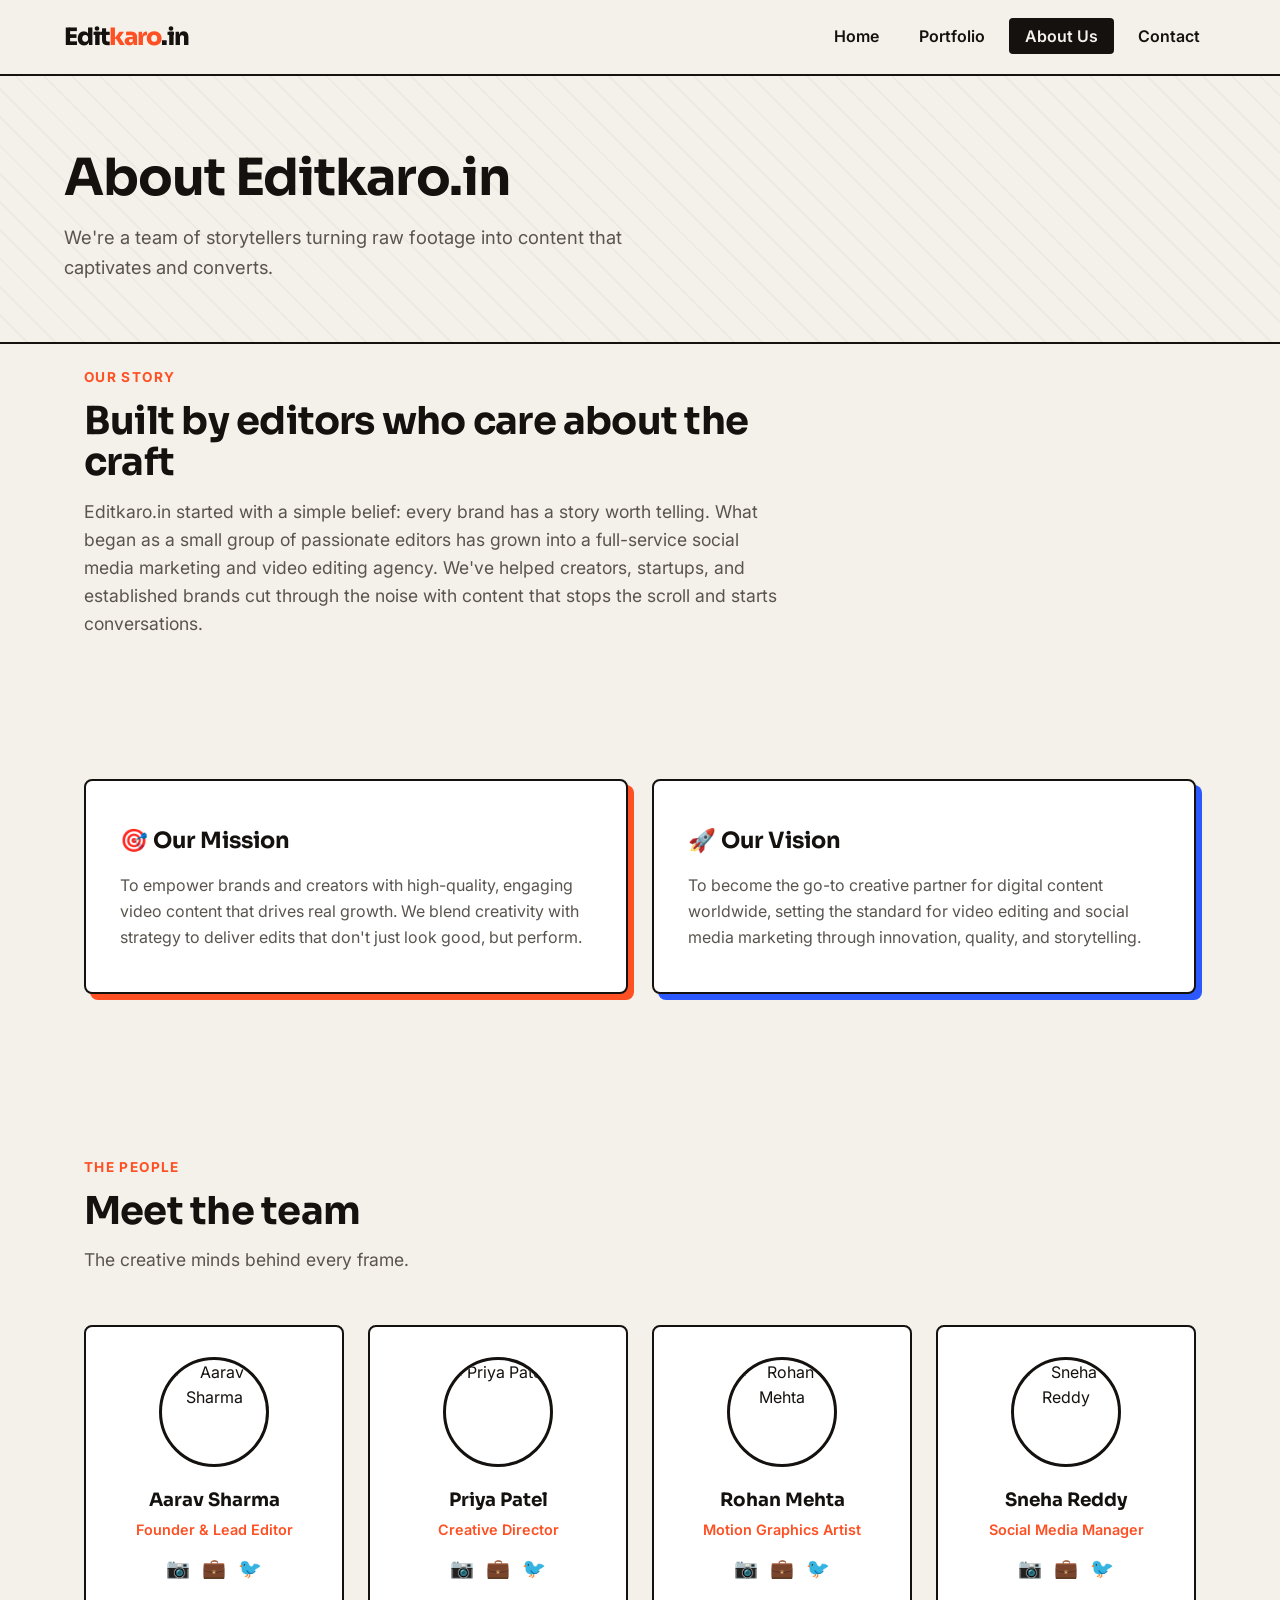
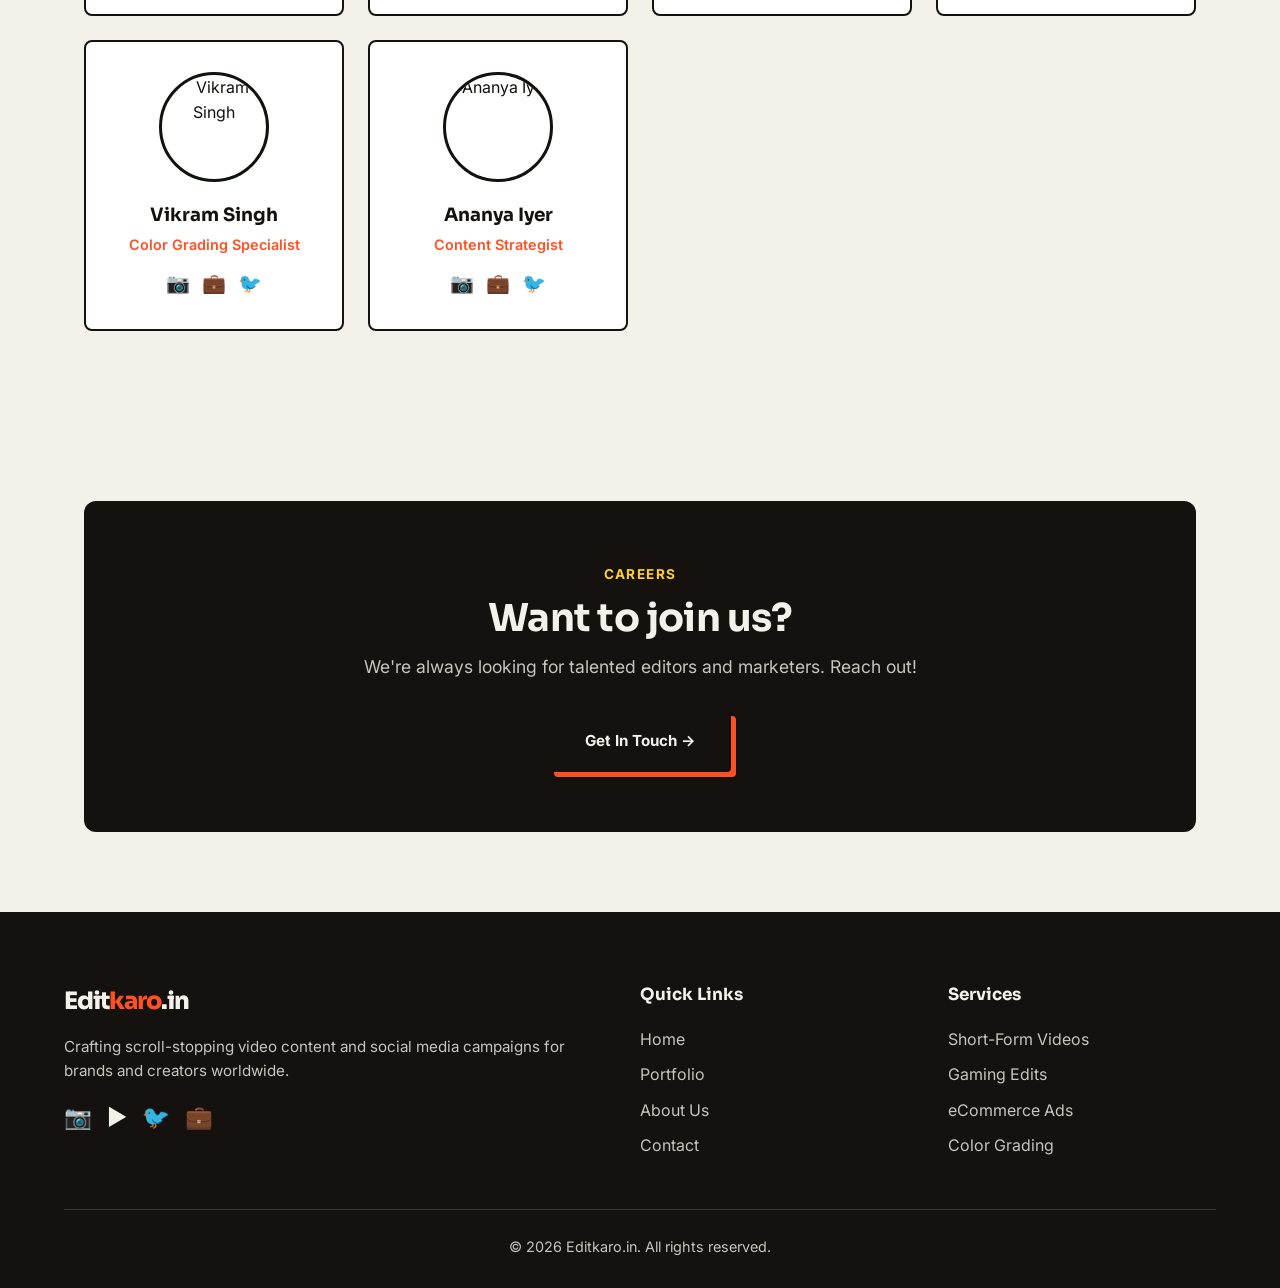
==== commit 3b0bbbd2: "Update fonts to Inter/Sora and reduce oversized type" ====
--- a/final-project/about.html
+++ b/final-project/about.html
@@ -14,7 +14,7 @@
 
     <link rel="canonical" href="https://editkaro.in/about.html">
     <link rel="preconnect" href="https://fonts.googleapis.com">
-    <link href="https://fonts.googleapis.com/css2?family=Space+Grotesk:wght@400;500;600;700&family=Syne:wght@600;700;800&display=swap" rel="stylesheet">
+    <link href="https://fonts.googleapis.com/css2?family=Inter:wght@400;500;600;700&family=Sora:wght@600;700;800&display=swap" rel="stylesheet">
     <link rel="stylesheet" href="css/styles.css">
 </head>
 <body>
@@ -133,3 +133,4 @@
     <script src="js/main.js"></script>
 </body>
 </html>
+
--- a/final-project/css/styles.css
+++ b/final-project/css/styles.css
@@ -25,7 +25,7 @@
 }
 
 body {
-    font-family: 'Space Grotesk', sans-serif;
+    font-family: 'Inter', sans-serif;
     background: var(--bg);
     color: var(--ink);
     overflow-x: hidden;
@@ -36,10 +36,10 @@
 img { max-width: 100%; display: block; }
 
 .display {
-    font-family: 'Syne', sans-serif;
-    font-weight: 800;
+    font-family: 'Sora', sans-serif;
+    font-weight: 700;
     letter-spacing: -0.02em;
-    line-height: 0.98;
+    line-height: 1.08;
 }
 
 .container {
@@ -58,9 +58,9 @@
     color: var(--bg);
     border: 2px solid var(--ink);
     border-radius: 4px;
-    font-family: 'Space Grotesk', sans-serif;
+    font-family: 'Inter', sans-serif;
     font-weight: 700;
-    font-size: 1rem;
+    font-size: 0.95rem;
     cursor: pointer;
     transition: transform 0.15s ease, background 0.2s ease, color 0.2s ease, box-shadow 0.2s ease;
     box-shadow: 5px 5px 0 var(--accent);
@@ -104,8 +104,8 @@
 }
 
 .logo {
-    font-family: 'Syne', sans-serif;
-    font-size: 1.7rem;
+    font-family: 'Sora', sans-serif;
+    font-size: 1.5rem;
     font-weight: 800;
     letter-spacing: -1px;
 }
@@ -165,9 +165,9 @@
 .marquee-track {
     display: inline-block;
     animation: scrollX 22s linear infinite;
-    font-family: 'Syne', sans-serif;
-    font-weight: 700;
-    font-size: 1rem;
+    font-family: 'Sora', sans-serif;
+    font-weight: 600;
+    font-size: 0.9rem;
     text-transform: uppercase;
     letter-spacing: 0.05em;
 }
@@ -206,9 +206,9 @@
 }
 
 .hero-title {
-    font-size: clamp(2.8rem, 9vw, 7rem);
+    font-size: clamp(2.2rem, 5.5vw, 4rem);
     margin-bottom: 25px;
-    max-width: 14ch;
+    max-width: 16ch;
 }
 
 .hero-title em {
@@ -250,8 +250,8 @@
 .stat:last-child { border-right: none; }
 
 .stat-number, .stat-plus {
-    font-family: 'Syne', sans-serif;
-    font-size: 3rem;
+    font-family: 'Sora', sans-serif;
+    font-size: 2.2rem;
     font-weight: 800;
     display: inline;
     color: var(--accent-2);
@@ -274,7 +274,7 @@
 }
 
 .page-header h1 {
-    font-size: clamp(2.5rem, 7vw, 5rem);
+    font-size: clamp(2.1rem, 4.5vw, 3.2rem);
     margin-bottom: 18px;
 }
 
@@ -305,7 +305,7 @@
 }
 
 .section-title {
-    font-size: clamp(2rem, 5vw, 3.4rem);
+    font-size: clamp(1.7rem, 3.5vw, 2.4rem);
     margin-bottom: 14px;
 }
 
@@ -343,8 +343,8 @@
 }
 
 .service-card h3 {
-    font-family: 'Syne', sans-serif;
-    font-size: 1.3rem;
+    font-family: 'Sora', sans-serif;
+    font-size: 1.2rem;
     margin-bottom: 10px;
 }
 
@@ -368,8 +368,8 @@
     border: 2px solid var(--line);
     border-radius: 50px;
     cursor: pointer;
-    font-family: 'Space Grotesk', sans-serif;
-    font-size: 0.9rem;
+    font-family: 'Inter', sans-serif;
+    font-size: 0.88rem;
     font-weight: 600;
     transition: all 0.2s ease;
 }
@@ -478,8 +478,8 @@
 }
 
 .portfolio-item .item-title {
-    font-family: 'Syne', sans-serif;
-    font-size: 1.15rem;
+    font-family: 'Sora', sans-serif;
+    font-size: 1.1rem;
     font-weight: 700;
     color: #fff;
 }
@@ -546,8 +546,8 @@
 }
 
 .lightbox-title {
-    font-family: 'Syne', sans-serif;
-    font-size: 1.9rem;
+    font-family: 'Sora', sans-serif;
+    font-size: 1.6rem;
     margin-bottom: 15px;
 }
 
@@ -621,7 +621,7 @@
     border: 2px solid var(--bg);
     background: var(--bg);
     color: var(--ink);
-    font-family: 'Space Grotesk', sans-serif;
+    font-family: 'Inter', sans-serif;
     font-size: 1rem;
 }
 
@@ -682,8 +682,8 @@
 }
 
 .team-card h3 {
-    font-family: 'Syne', sans-serif;
-    font-size: 1.2rem;
+    font-family: 'Sora', sans-serif;
+    font-size: 1.15rem;
     margin-bottom: 4px;
 }
 
@@ -720,8 +720,8 @@
 .mv-card:nth-child(2) { box-shadow: 6px 6px 0 var(--accent-2); }
 
 .mv-card h3 {
-    font-family: 'Syne', sans-serif;
-    font-size: 1.7rem;
+    font-family: 'Sora', sans-serif;
+    font-size: 1.4rem;
     margin-bottom: 15px;
 }
 
@@ -738,8 +738,8 @@
 }
 
 .contact-info h3 {
-    font-family: 'Syne', sans-serif;
-    font-size: 2rem;
+    font-family: 'Sora', sans-serif;
+    font-size: 1.7rem;
     margin-bottom: 20px;
 }
 
@@ -795,7 +795,7 @@
     border: 2px solid var(--line);
     background: var(--bg);
     color: var(--ink);
-    font-family: 'Space Grotesk', sans-serif;
+    font-family: 'Inter', sans-serif;
     font-size: 0.95rem;
 }
 
@@ -829,8 +829,8 @@
 .footer-col .logo span { color: var(--accent); }
 
 .footer-col h4 {
-    font-family: 'Syne', sans-serif;
-    font-size: 1.1rem;
+    font-family: 'Sora', sans-serif;
+    font-size: 1.05rem;
     margin-bottom: 18px;
 }
 
